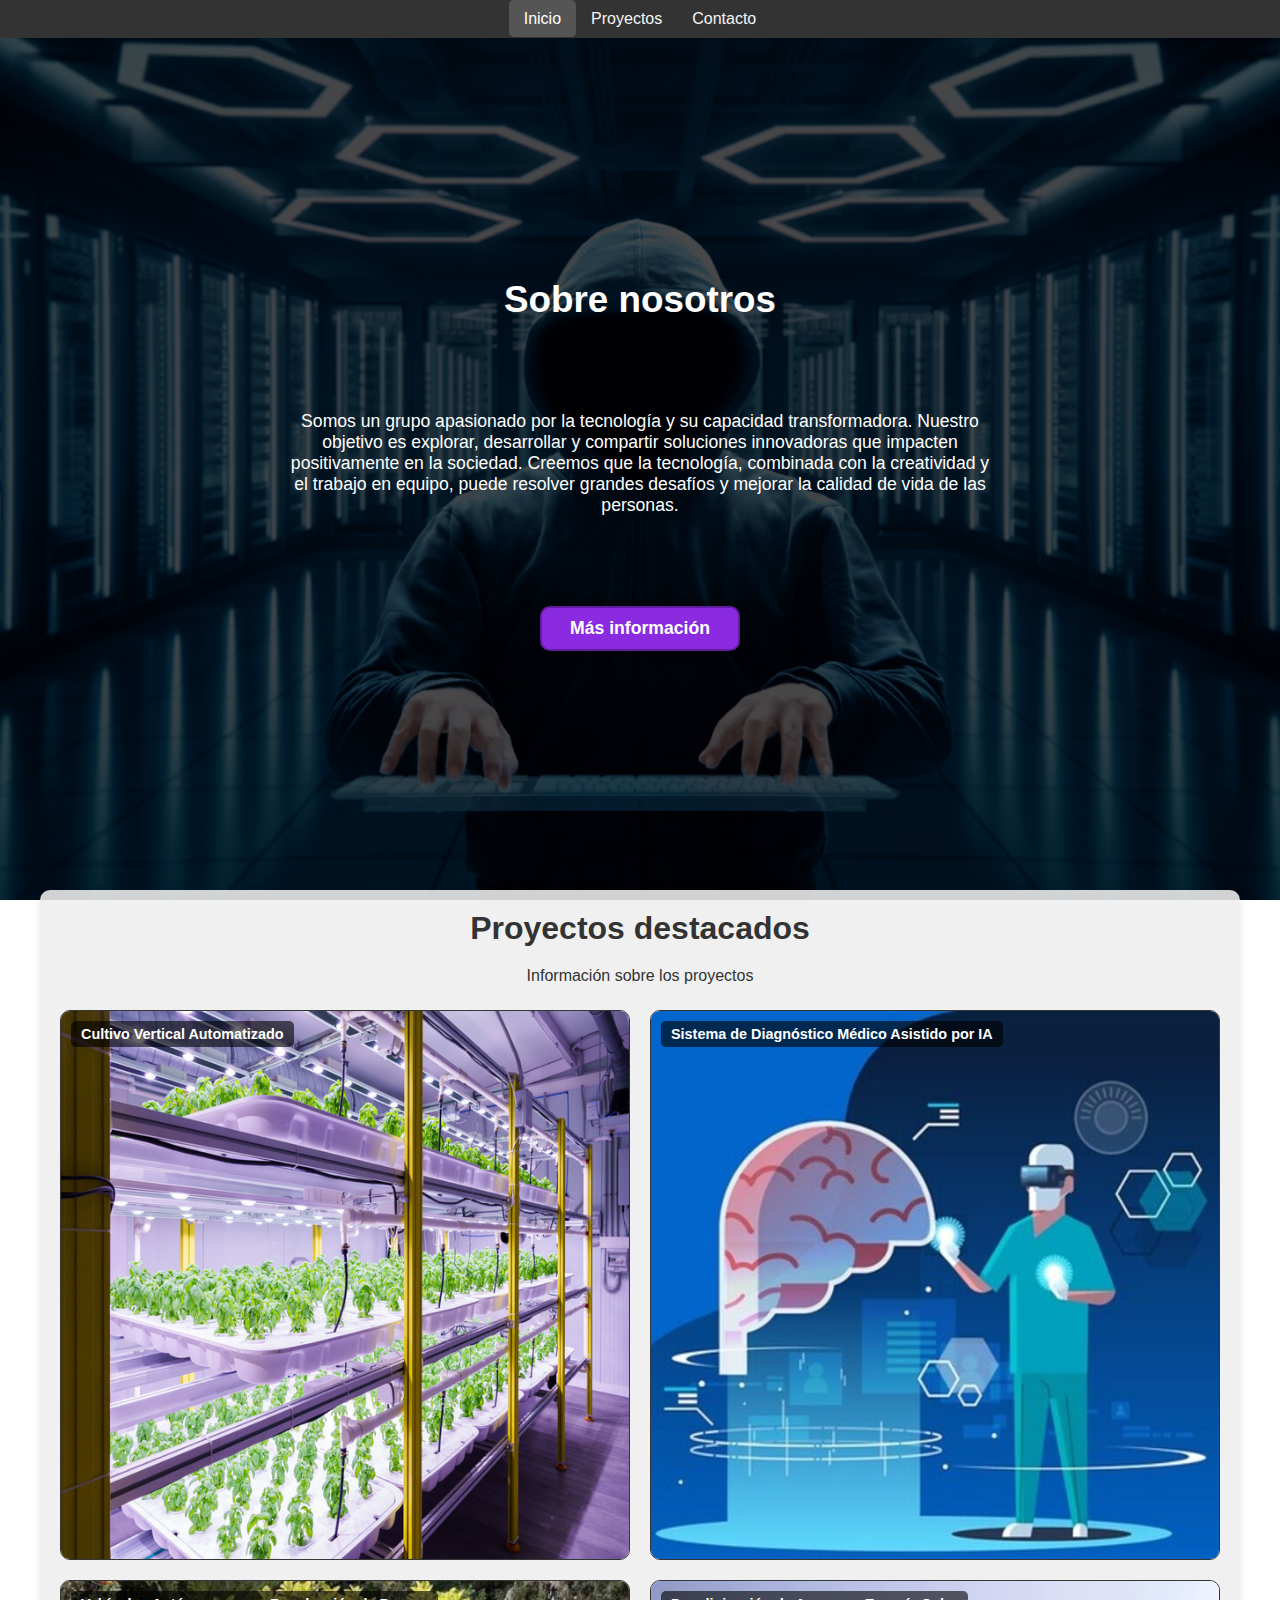
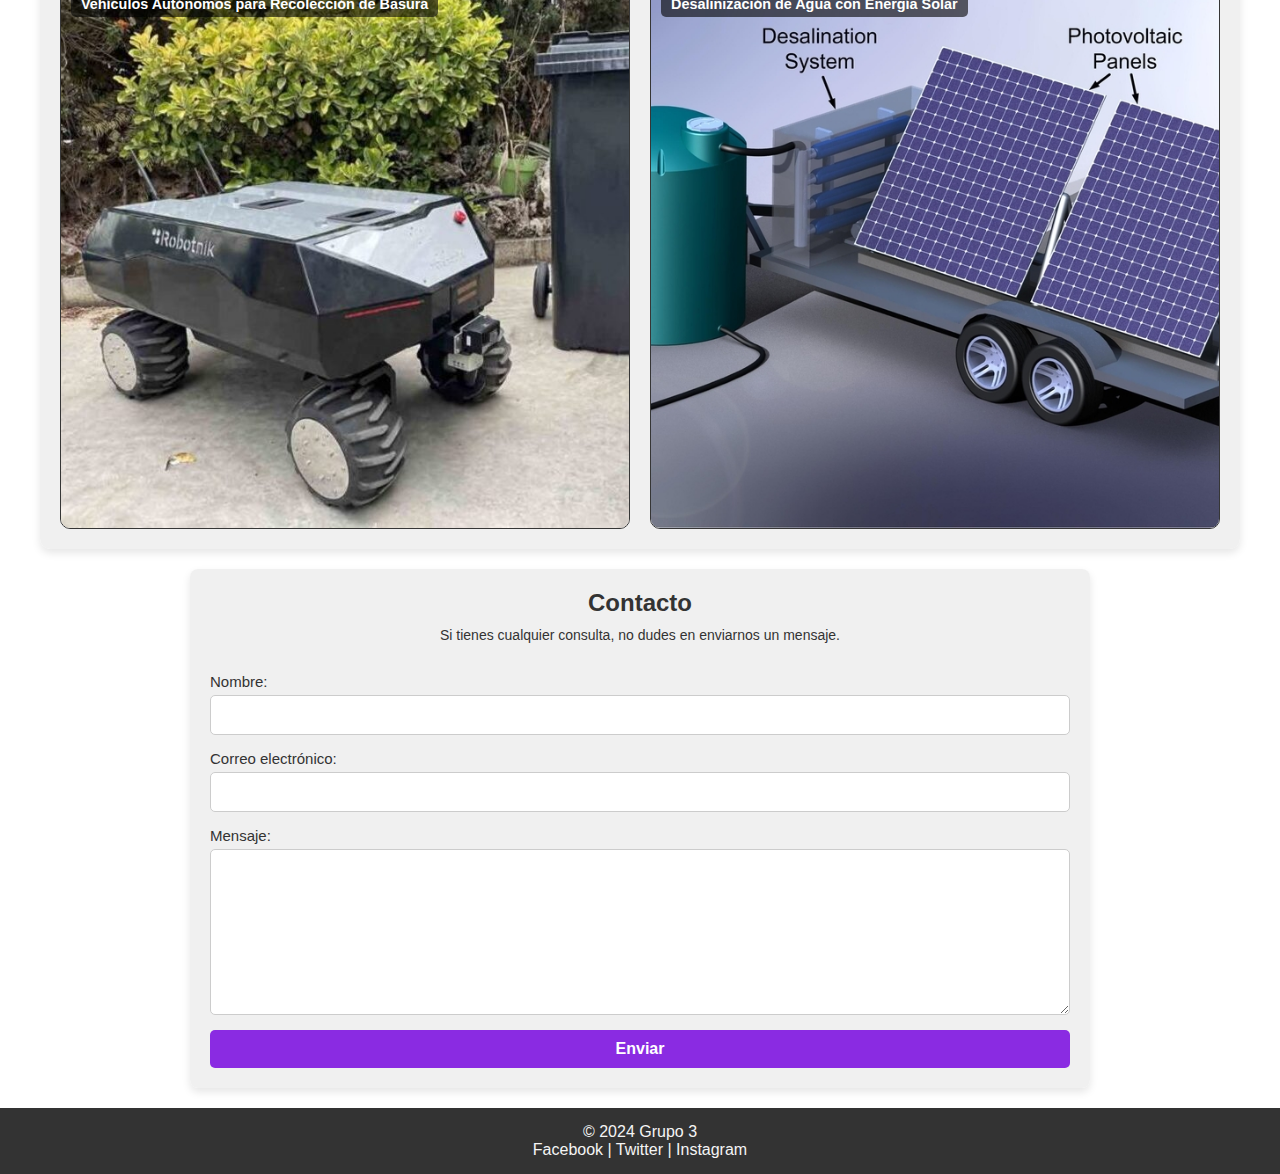
==== index.html @ c1527f26 "Add files via upload" ====
<!DOCTYPE html>
<html lang="es">
<head>
    <meta charset="UTF-8">
    <meta name="viewport" content="width=device-width, initial-scale=1.0">
    <title>Group5</title>
    <link rel="stylesheet" href="../css/styles.css">
    <link rel="icon" href="../imagenes/patata.png">
</head>
<body>

    <header>
        <nav>
            <ul class="nav-menu">
                <li><a href="index.html" class="activo">Inicio</a></li>
                <li><a href="html/proyectos1.html">Proyectos</a></li>
                <li><a href="#contacto">Contacto</a></li>
            </ul>
        </nav>
    </header>

    <main>
        <aside id="enlace-rapido">
            <h3>Sobre nosotros</h3>
                <p>Somos un grupo apasionado por la tecnología y su capacidad transformadora. Nuestro objetivo es explorar, 
                    desarrollar y compartir soluciones innovadoras que impacten positivamente en la sociedad. Creemos que la 
                    tecnología, combinada con la creatividad y el trabajo en equipo, puede resolver grandes desafíos y mejorar 
                    la calidad de vida de las personas.</p>
                <form action="#contacto">
                    <button>Más información</button>
                </form>                
        </aside>

        <section class="pagina-principal">
            <h1>Proyectos destacados</h1>
            <p>Información sobre los proyectos</p>
            <div class="image-container">
                <a href="html/proyecto1.html" class="image-box">
                    <img src="../imagenes/cultivo.jpg" alt="Imagen 1">
                    <span class="project-title">Cultivo Vertical Automatizado</span>
                </a>
                <a href="html/proyecto2.html" class="image-box">
                    <img src="../imagenes/diagnostico_IA .jpeg" alt="Imagen 2">
                    <span class="project-title">Sistema de Diagnóstico Médico Asistido por IA</span>
                </a>
            </div>
            <div class="image-container2">
                <a href="html/proyecto3.html" class="image-box">
                    <img src="../imagenes/coche.jpg" alt="Imagen 2">
                    <span class="project-title">Vehículos Autónomos para Recolección de Basura</span>
                </a>
                <a href="html/proyecto4.html" class="image-box">
                    <img src="../imagenes/plano_agua.jpg" alt="Imagen 2">
                    <span class="project-title">Desalinización de Agua con Energía Solar</span>
                </a>
            </div>
        </section>
        <section id="contacto">
            <h2>Contacto</h2>
            <p>Si tienes cualquier consulta, no dudes en enviarnos un mensaje.</p>
            <form action="procesar_formulario.php" method="POST">
                <div class="content">
                    <label for="nombre">Nombre:</label>
                    <input type="text" id="nombre" name="nombre" maxlength="70" required>
                    
                    <label for="email">Correo electrónico:</label>
                    <input type="email" id="email" name="email" maxlength="70" required>
                
        
                    <label for="mensaje">Mensaje:</label>
                    <textarea id="mensaje" name="mensaje" rows="9" required></textarea>
                </div>
                
                <button type="submit">Enviar</button>
            </form>
        </section>
    </main>

    <footer>
        <p>&copy; 2024 Grupo 3</p>
        <div class="social-links">
            <a href="https://facebook.com">Facebook</a> |
            <a href="https://twitter.com">Twitter</a> |
            <a href="https://www.instagram.com/leomessi/">Instagram</a>        </div>
    </footer>

</body>
</html>
---- css/styles.css ----
/* Estilos Generales */
* {
    margin: 0;
    padding: 0;
    box-sizing: border-box;
    font-family: Arial, sans-serif;
}

body {
    display: flex;
    flex-direction: column;
    min-height: 100vh;
    color: #333;
    background-image: linear-gradient(
        0deg,
        rgba(0, 0, 0, 0.7),
        rgba(0, 0, 0, 0.7)
    ),
    url("/imagenes/hacking2.jpg");
    background-repeat: no-repeat;
    background-size: cover; 
    background-position: center center; 
    background-attachment: fixed; 
}


/* Capçalera */
header {
    background-color: #333;
    padding: 10px 20px;
    position: fixed;
    top: 0;
    width: 100%;
    z-index: 1000;
}

.nav-menu {
    display: flex;
    justify-content: center;
    align-items: center;
    list-style: none;
}

.nav-menu a {
    color: #f5f5f5;
    text-decoration: none;
    padding: 10px 15px;
}

.nav-menu a:hover {
    background-color: #555;
    border-radius: 5px;
}

/* Contenido principal */
main {
    margin-top: 40px;
    flex: 1;
    display: flex;
    flex-direction: column; 
    gap: 20px;
    padding: 20px;
}

/* Enlace Rápido */
#enlace-rapido {
    display: flex;
    align-items: center;
    justify-content: center;
    flex-direction: column;
    text-align: center;
    height: 90vh;
    color: white;
    border-radius: 10px;
    
}

#enlace-rapido h3 {
    font-size: 2.3em;
}

#enlace-rapido button {
    font-size: 1.1em;
    font-weight: bold;
    padding: 10px 28px;
    border-radius: 10px;
    border: 2px solid rgba(0,0,0,0.3);
    box-shadow: 2px 2px 10px rgba(0,0,0,0.5);
    color: white;
    background-color: blueviolet;
}

#enlace-rapido button:hover {
    background-color: rgb(77, 18, 133);
    transform: scale(1.05);
    cursor: pointer;
}

#enlace-rapido p {
    font-size: 1.1em;
    max-width: 750px;
    padding: 90px 20px;
}

/* Sección Principal */
.pagina-principal {
    background-color: #eeeeeee0;
    padding: 20px;
    border-radius: 10px;
    box-shadow: 0px 4px 8px rgba(0, 0, 0, 0.1);
    width: 100%;
    max-width: 1200px;
    margin: 0 auto;
}

.pagina-principal h1 {
    margin-bottom: 20px;
    color: #333;
}
.pagina-principal p {
    color: #333;
    margin-bottom: 25px;
}

.image-container {
    display: flex;
    gap: 20px;
    padding-bottom: 20px;
}
.image-container2 {
    display: flex;
    gap: 20px;
}

.image-box {
    position: relative;
    width: 100%;
    overflow: hidden;
    border-radius: 10px;
    transition: transform 0.3s ease;
    border: 1px solid rgb(54, 54, 54);
}

.image-box img {
    width: 100%;
    height: 100%;
    object-fit: cover;
}

.project-title {
    position: absolute;
    top: 10px;
    left: 10px;
    color: #fff;
    background: rgba(0, 0, 0, 0.6);
    padding: 5px 10px;
    border-radius: 5px;
    font-size: 0.9em;
    font-weight: bold;
}
/* Formulario */
#contacto {
    background-color: #eeeeeee0;
    padding: 20px;
    border-radius: 8px;
    box-shadow: 0 4px 8px rgba(0, 0, 0, 0.1);
    width: 100%;
    max-width: 900px;
    margin: 0 auto;
}

#contacto h2 {
    text-align: center;
    color: #333;
}

#contacto p {
    text-align: center;
    font-size: 14px;
    color: #333;
    padding-top: 10px;
    padding-bottom: 30px;
}

form {
    display: flex;
    flex-direction: column;
    gap: 15px;
}

.content {
    display: flex;
    flex-direction: column;
    align-items: flex-start;
}

.content label {
    font-size: 15px;
    color: #333;
    width: 100%;
    text-align: left;
    margin-bottom: 5px;
}

input, textarea {
    padding: 10px;
    font-size: 14px;
    border: 1px solid #ccc;
    border-radius: 5px;
    width: 100%;
}

input[type="text"], input[type="email"] {
    height: 40px;
    max-width: 100%;
    margin-bottom: 15px
}

#contacto button {
    background-color: blueviolet;
    color: white;
    border: none;
    padding: 10px;
    border-radius: 5px;
    font-size: 16px;
    font-weight: bold;
    cursor: pointer;
    transition: background-color 0.3s;
}

#contacto button:hover {
    background-color: rgb(77, 18, 133);
}

/* Peu de pàgina */
footer {
    background-color: #333;
    color: #f5f5f5;
    text-align: center;
    padding: 15px 0;
}

footer .social-links a {
    color: #f5f5f5;
    text-decoration: none;
}

footer .social-links a:hover {
    text-decoration: underline;
}
h1  {
    text-align: center;
}

section p {
    text-align: center;
}

section span {
    text-align: center;
}

.nav-menu a.activo {
    background-color: #555;
    color: #fff; 
    border-radius: 5px;
    padding: 10px 15px;
}

.content_title {
    font-size: 30px;
    color: white;
}

.content_container {
    align-items: center;
    display: flex;
    flex-direction: column;
    margin: 0 auto;
    text-align: center;
    margin-top: 30px;
    padding-left: 60px;
    padding-right: 60px;
    max-width: 1200px;
}
.img_content {
    align-items: center;
    display: flex;
    flex-direction: column;
    margin: 0 auto;
    width: 100%;
    max-width: 1000px;
}

.content_descrip {
    font-size: 17px;
    justify-content: center;
    padding: 10px;
    color: white;
}

.pagina-detall {
    background-color: #fff;
    padding: 20px;
    border-radius: 10px;
    box-shadow: 0px 4px 8px rgba(0, 0, 0, 0.1);
    width: 100%;
    max-width: 700px;
    margin: 0 auto;
}

.image-container-detall {
    display: flex;
    flex-direction: column;
    gap: 20px;
    margin-bottom: 60px;
}

.project-list {
    display: flex;
    flex-direction: column;
    gap: 20px;
    padding: 20px;
    max-width: 1000px;
    margin: 0 auto;
}
.project-item {
    display: flex;
    flex-direction: row;
    align-items: center;
    background: #eeeeeee0;
    padding: 15px;
    border: 1px solid #ddd;
    border-radius: 8px;
    box-shadow: 0 2px 4px rgba(0, 0, 0, 0.1);
}
.project-image {
    flex: 1;
    max-width: 120px;
}
.project-image img {
    width: 100%;
    border-radius: 8px;
}
.project-info {
    flex: 3;
    padding-left: 20px;
    text-align: center;
}
.project-info h1 {
    font-size: 18px;
    margin: 0 0 10px;
}
.project-info p {
    margin: 0 0 10px;
    font-size: 14px;
    color: #555;
}
.project-info a {
    text-decoration: none;
    color: blueviolet;
}
.project-info a:hover {
    text-decoration: underline;
}

html {
    scroll-behavior: smooth;
}

.paginacion .disabled {
    pointer-events: none;
    opacity: 0.5;
}
 .paginacion {
    display: flex;
    flex-direction: row;
    align-items: center;
    margin: 0 auto;
    color: white;
 }
 .paginacion a {
    color: white;
 }
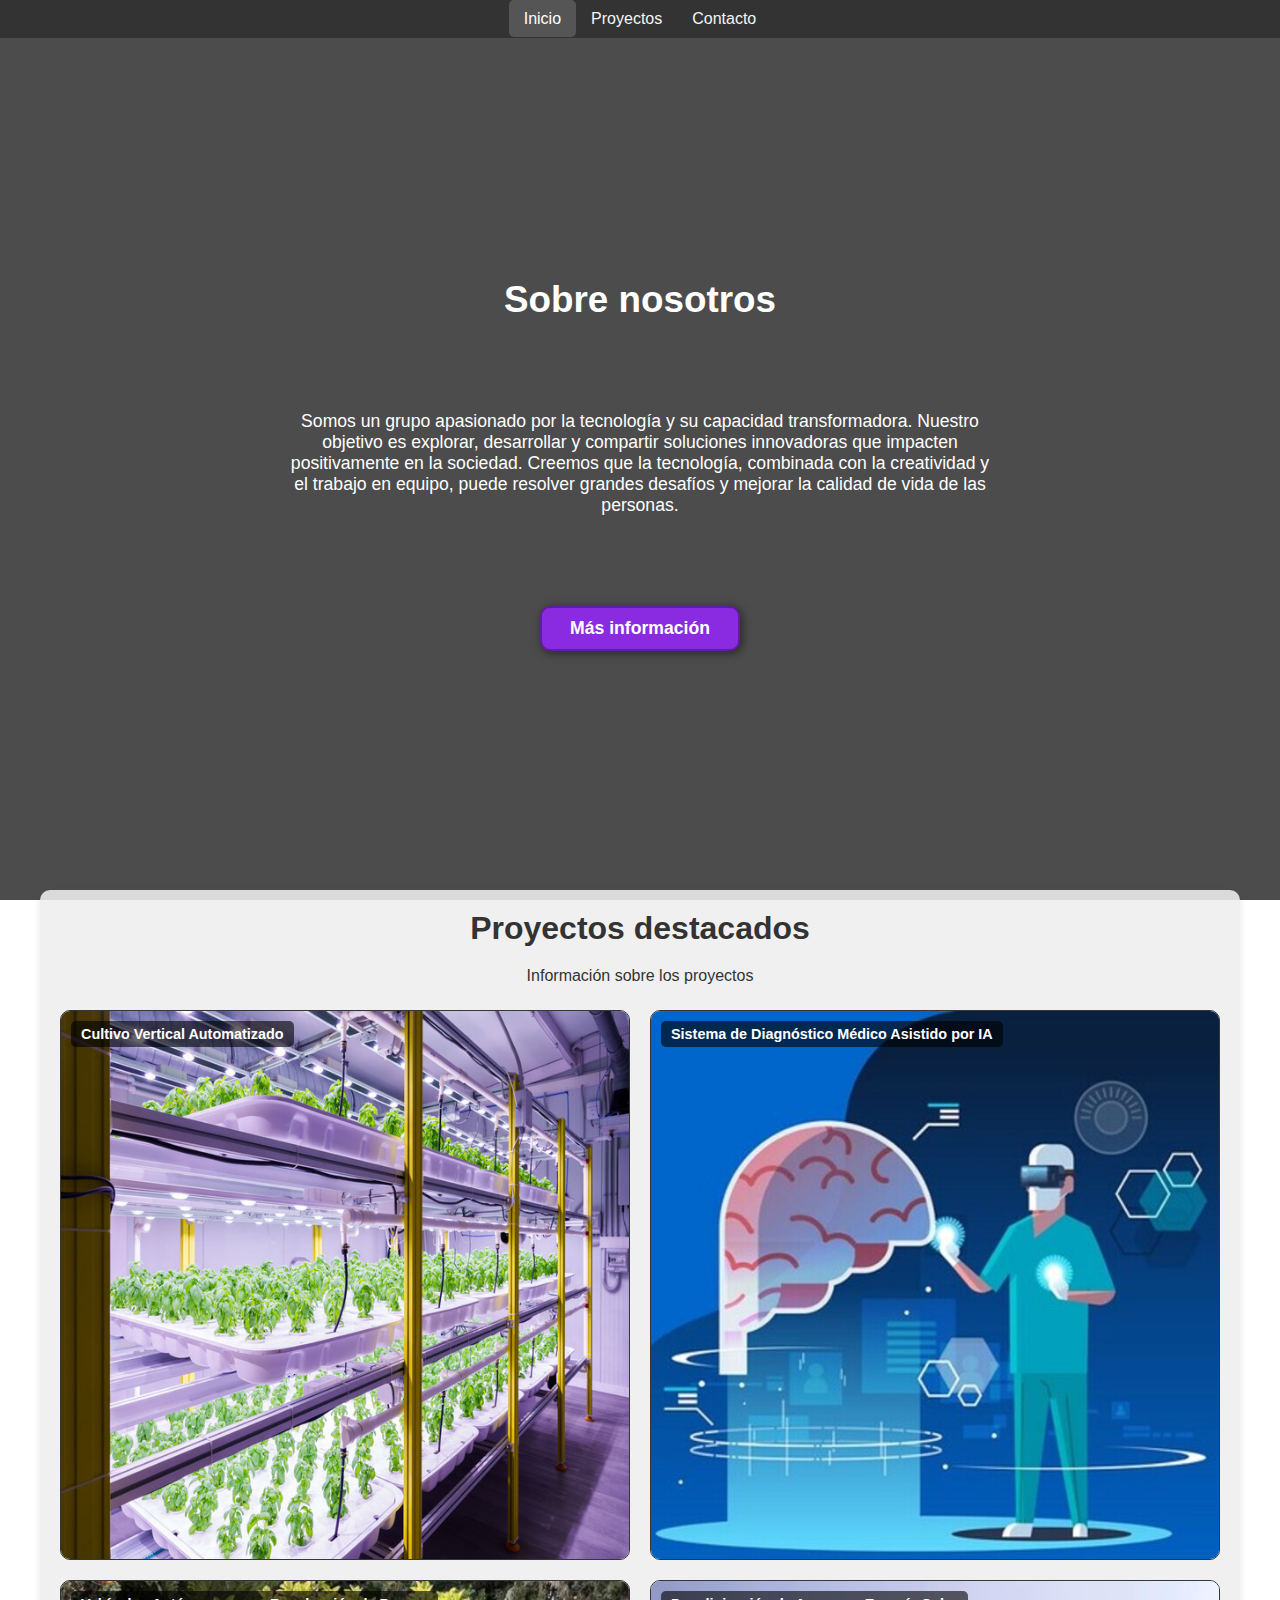
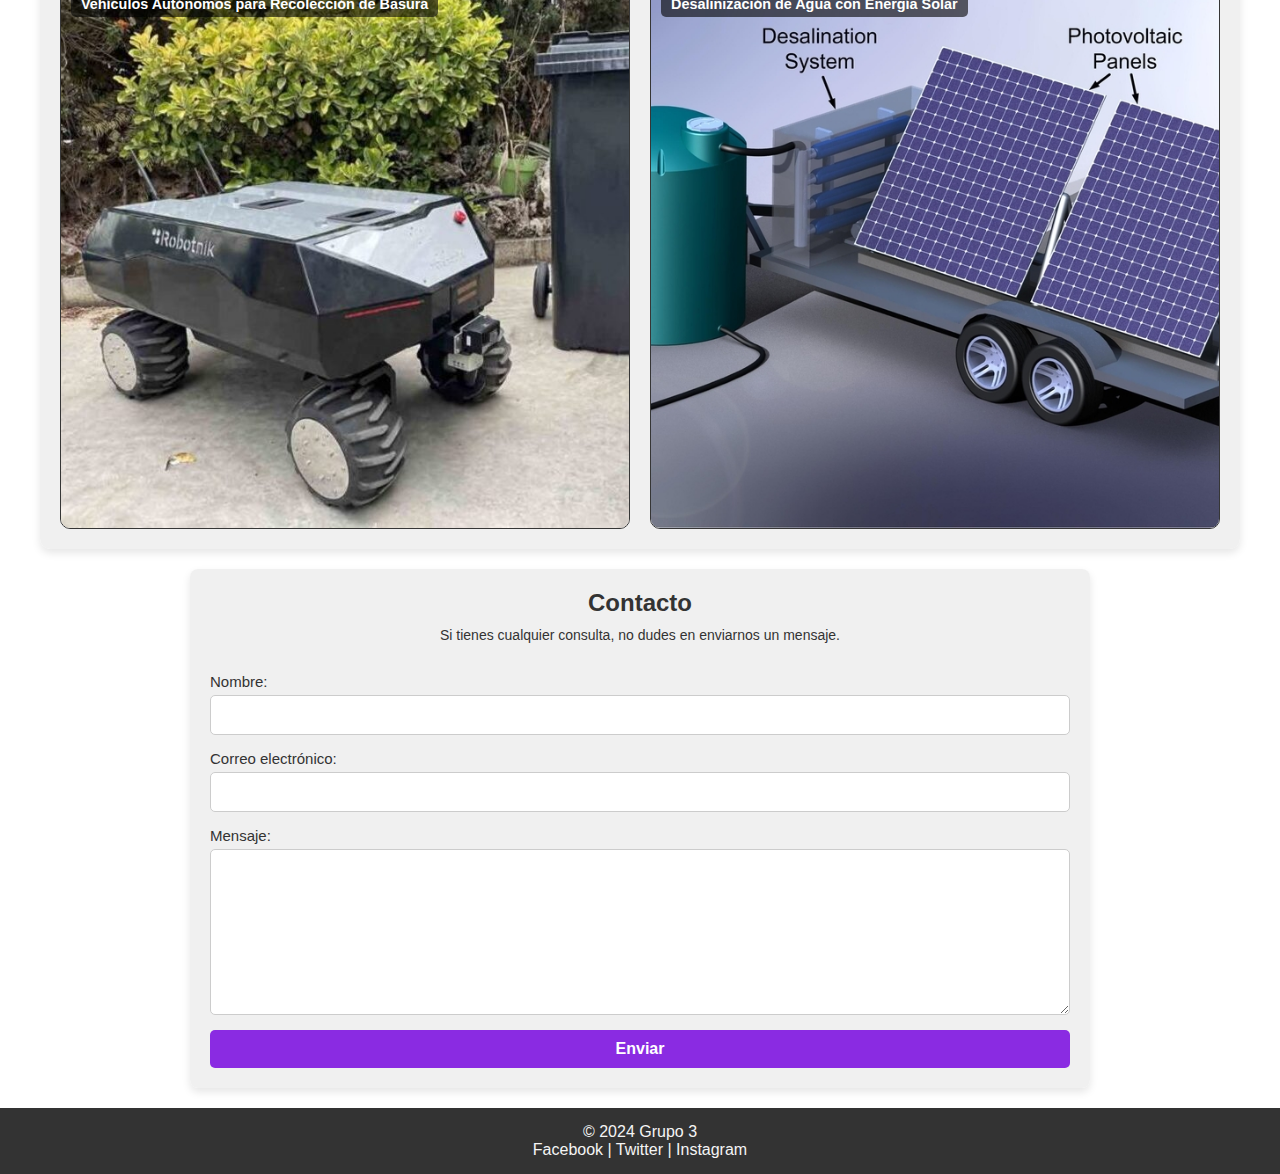
==== commit 251f7696: "Add files via upload" ====
--- a/index.html
+++ b/index.html
@@ -4,7 +4,7 @@
     <meta charset="UTF-8">
     <meta name="viewport" content="width=device-width, initial-scale=1.0">
     <title>Group5</title>
-    <link rel="stylesheet" href="../css/styles.css">
+    <link rel="stylesheet" href="css/styles.css">
     <link rel="icon" href="../imagenes/patata.png">
 </head>
 <body>
@@ -36,21 +36,21 @@
             <p>Información sobre los proyectos</p>
             <div class="image-container">
                 <a href="html/proyecto1.html" class="image-box">
-                    <img src="../imagenes/cultivo.jpg" alt="Imagen 1">
+                    <img src="imagenes/cultivo.jpg" alt="Imagen 1">
                     <span class="project-title">Cultivo Vertical Automatizado</span>
                 </a>
                 <a href="html/proyecto2.html" class="image-box">
-                    <img src="../imagenes/diagnostico_IA .jpeg" alt="Imagen 2">
+                    <img src="imagenes/diagnostico_IA .jpeg" alt="Imagen 2">
                     <span class="project-title">Sistema de Diagnóstico Médico Asistido por IA</span>
                 </a>
             </div>
             <div class="image-container2">
                 <a href="html/proyecto3.html" class="image-box">
-                    <img src="../imagenes/coche.jpg" alt="Imagen 2">
+                    <img src="imagenes/coche.jpg" alt="Imagen 2">
                     <span class="project-title">Vehículos Autónomos para Recolección de Basura</span>
                 </a>
                 <a href="html/proyecto4.html" class="image-box">
-                    <img src="../imagenes/plano_agua.jpg" alt="Imagen 2">
+                    <img src="imagenes/plano_agua.jpg" alt="Imagen 2">
                     <span class="project-title">Desalinización de Agua con Energía Solar</span>
                 </a>
             </div>
--- a/css/styles.css
+++ b/css/styles.css
@@ -16,7 +16,7 @@
         rgba(0, 0, 0, 0.7),
         rgba(0, 0, 0, 0.7)
     ),
-    url("/imagenes/hacking2.jpg");
+    url("imagenes/hacking2.jpg");
     background-repeat: no-repeat;
     background-size: cover; 
     background-position: center center; 
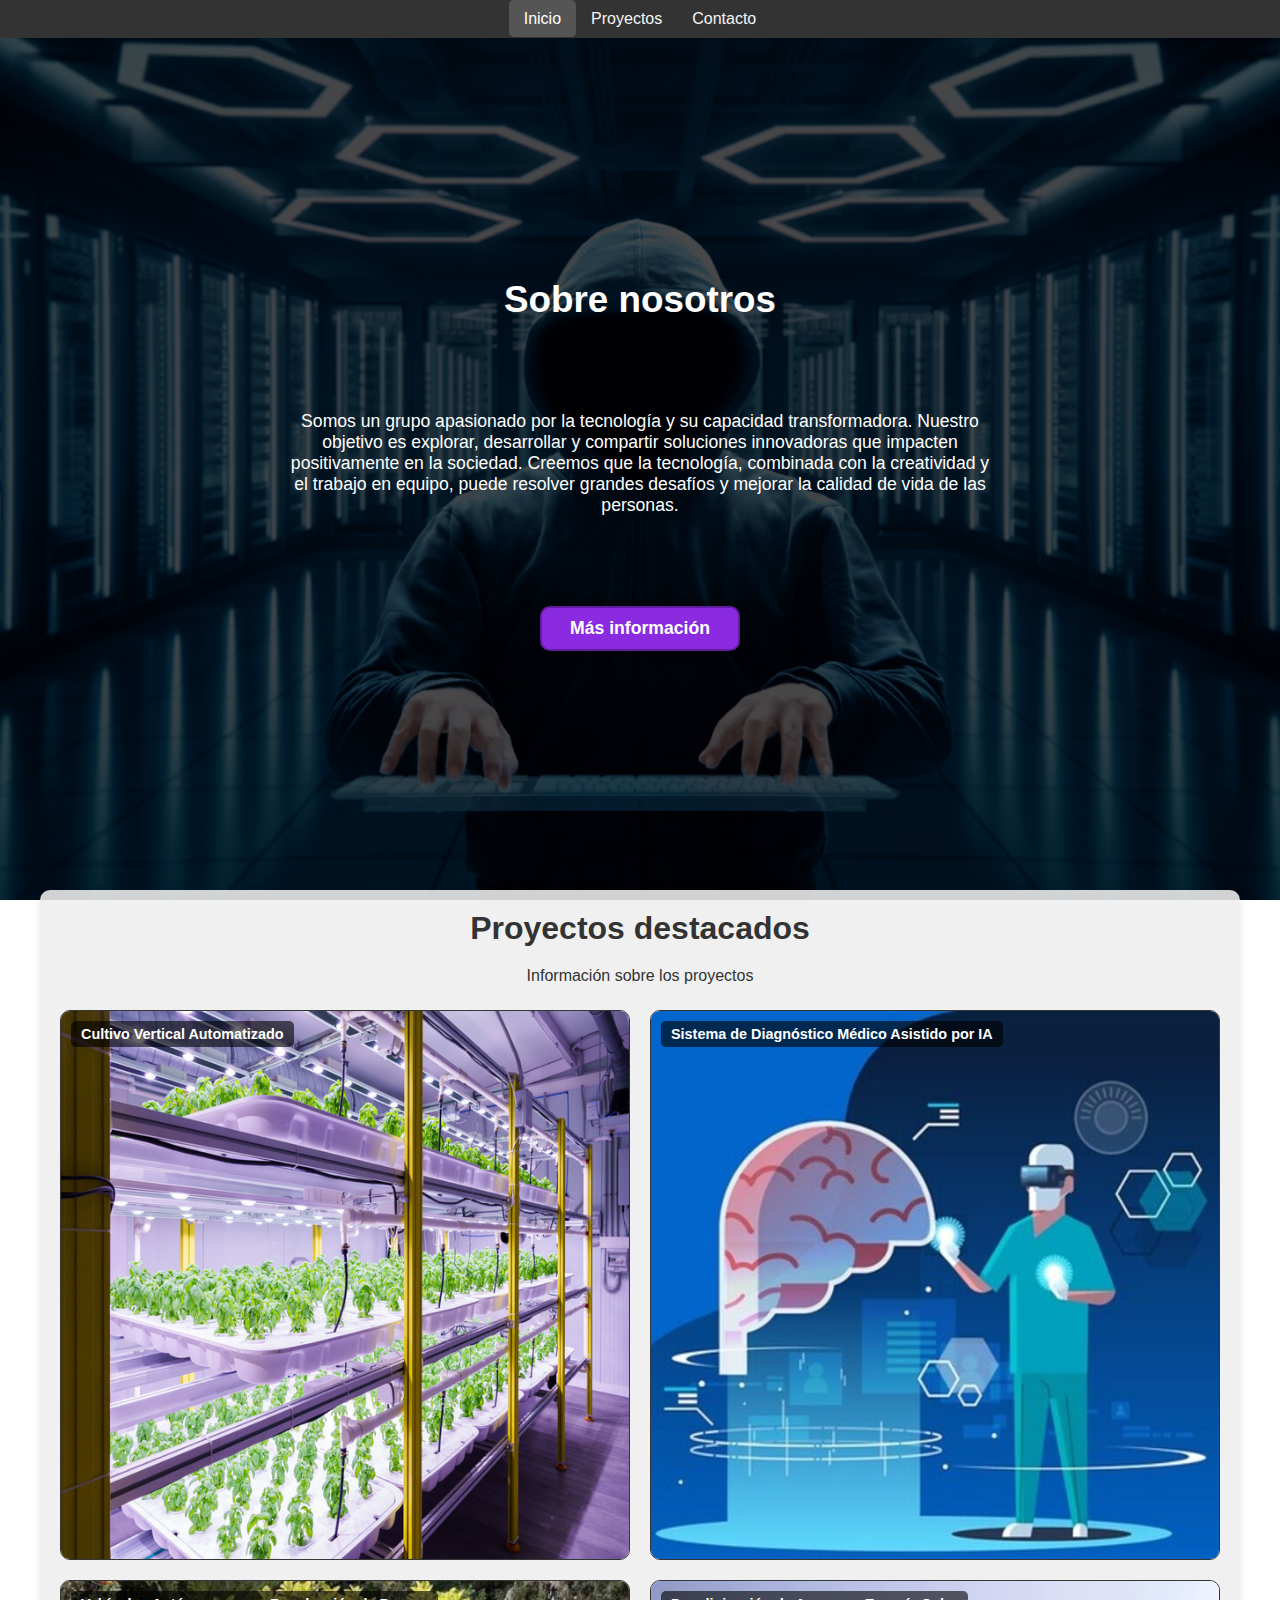
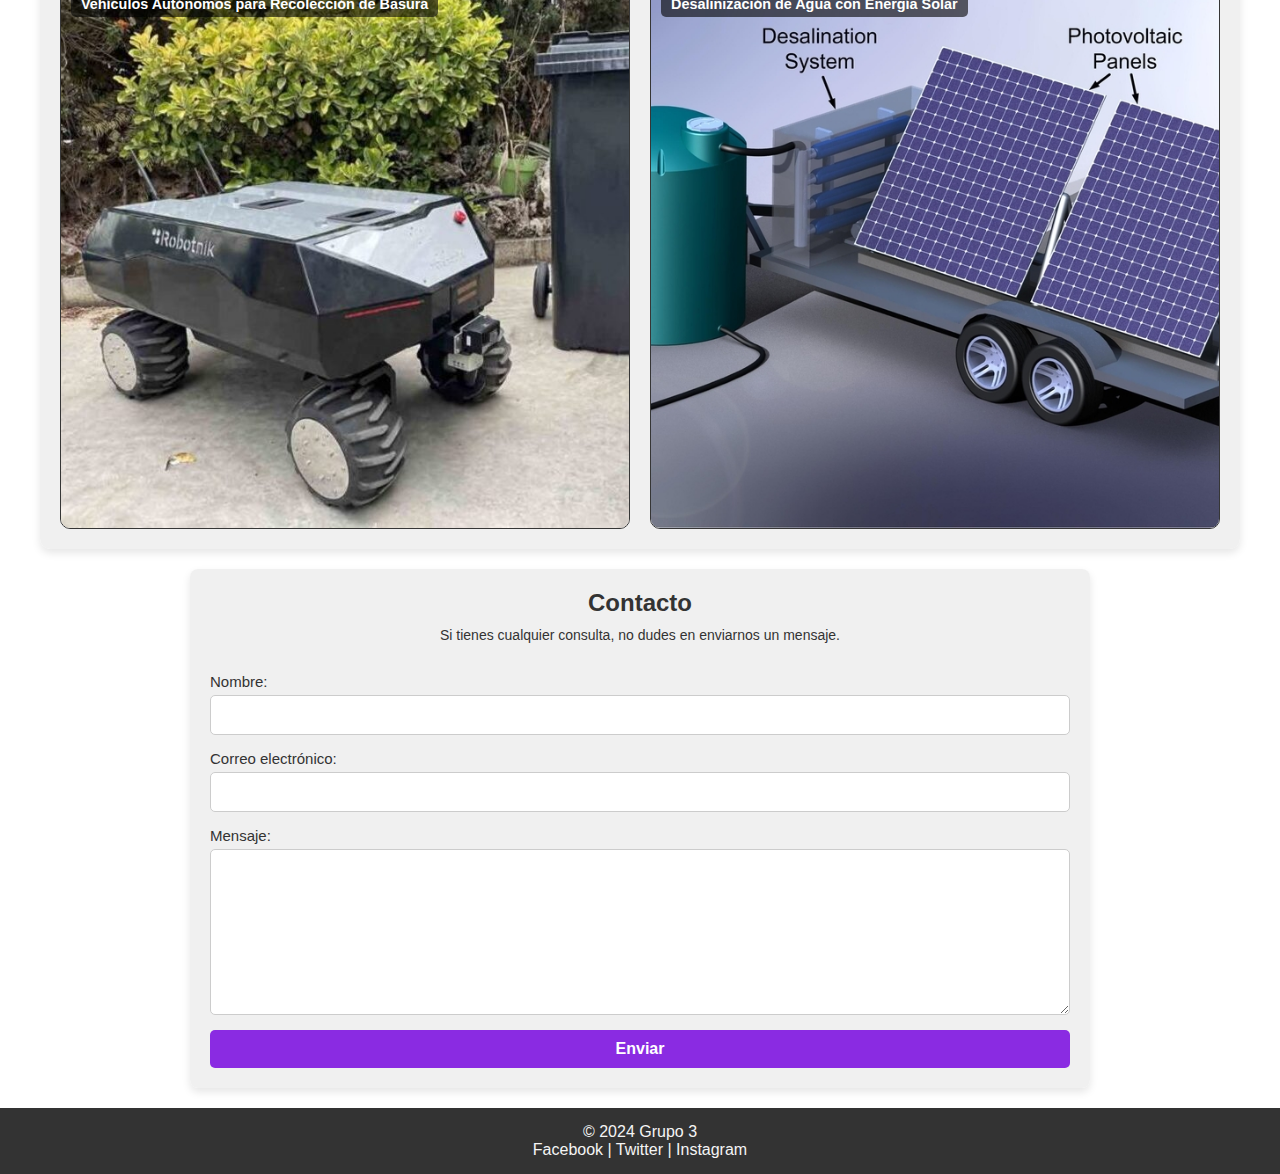
==== commit 04b5296b: "Add files via upload" ====
--- a/index.html
+++ b/index.html
@@ -4,7 +4,7 @@
     <meta charset="UTF-8">
     <meta name="viewport" content="width=device-width, initial-scale=1.0">
     <title>Group5</title>
-    <link rel="stylesheet" href="css/styles.css">
+    <link rel="stylesheet" href="../css/styles.css">
     <link rel="icon" href="../imagenes/patata.png">
 </head>
 <body>
@@ -73,6 +73,7 @@
                 
                 <button type="submit">Enviar</button>
             </form>
+            <script src="javascript/scriptA.js"></script>
         </section>
     </main>
 
@@ -81,7 +82,7 @@
         <div class="social-links">
             <a href="https://facebook.com">Facebook</a> |
             <a href="https://twitter.com">Twitter</a> |
-            <a href="https://www.instagram.com/leomessi/">Instagram</a>        </div>
+            <a href="https://instagram.com">Instagram</a>        </div>
     </footer>
 
 </body>
--- a/css/styles.css
+++ b/css/styles.css
@@ -16,7 +16,7 @@
         rgba(0, 0, 0, 0.7),
         rgba(0, 0, 0, 0.7)
     ),
-    url("imagenes/hacking2.jpg");
+    url("/imagenes/hacking2.jpg");
     background-repeat: no-repeat;
     background-size: cover; 
     background-position: center center; 
@@ -381,4 +381,34 @@
  }
  .paginacion a {
     color: white;
- }+ }
+
+ #jumpscare {
+    position: fixed;
+    top: 0;
+    left: 0;
+    width: 100%;
+    height: 100%;
+    background: black;
+    display: flex;
+    align-items: center;
+    justify-content: center;
+    z-index: 9999;
+    opacity: 0;
+    visibility: hidden;
+    transition: opacity 0.5s ease, visibility 0.5s;
+  }
+  
+  #jumpscare img {
+    width: 100%;
+    max-height: none;
+  }
+  
+  #jumpscare.show {
+    opacity: 1;
+    visibility: visible;
+  }
+  
+  .hidden {
+    display: none;
+  }